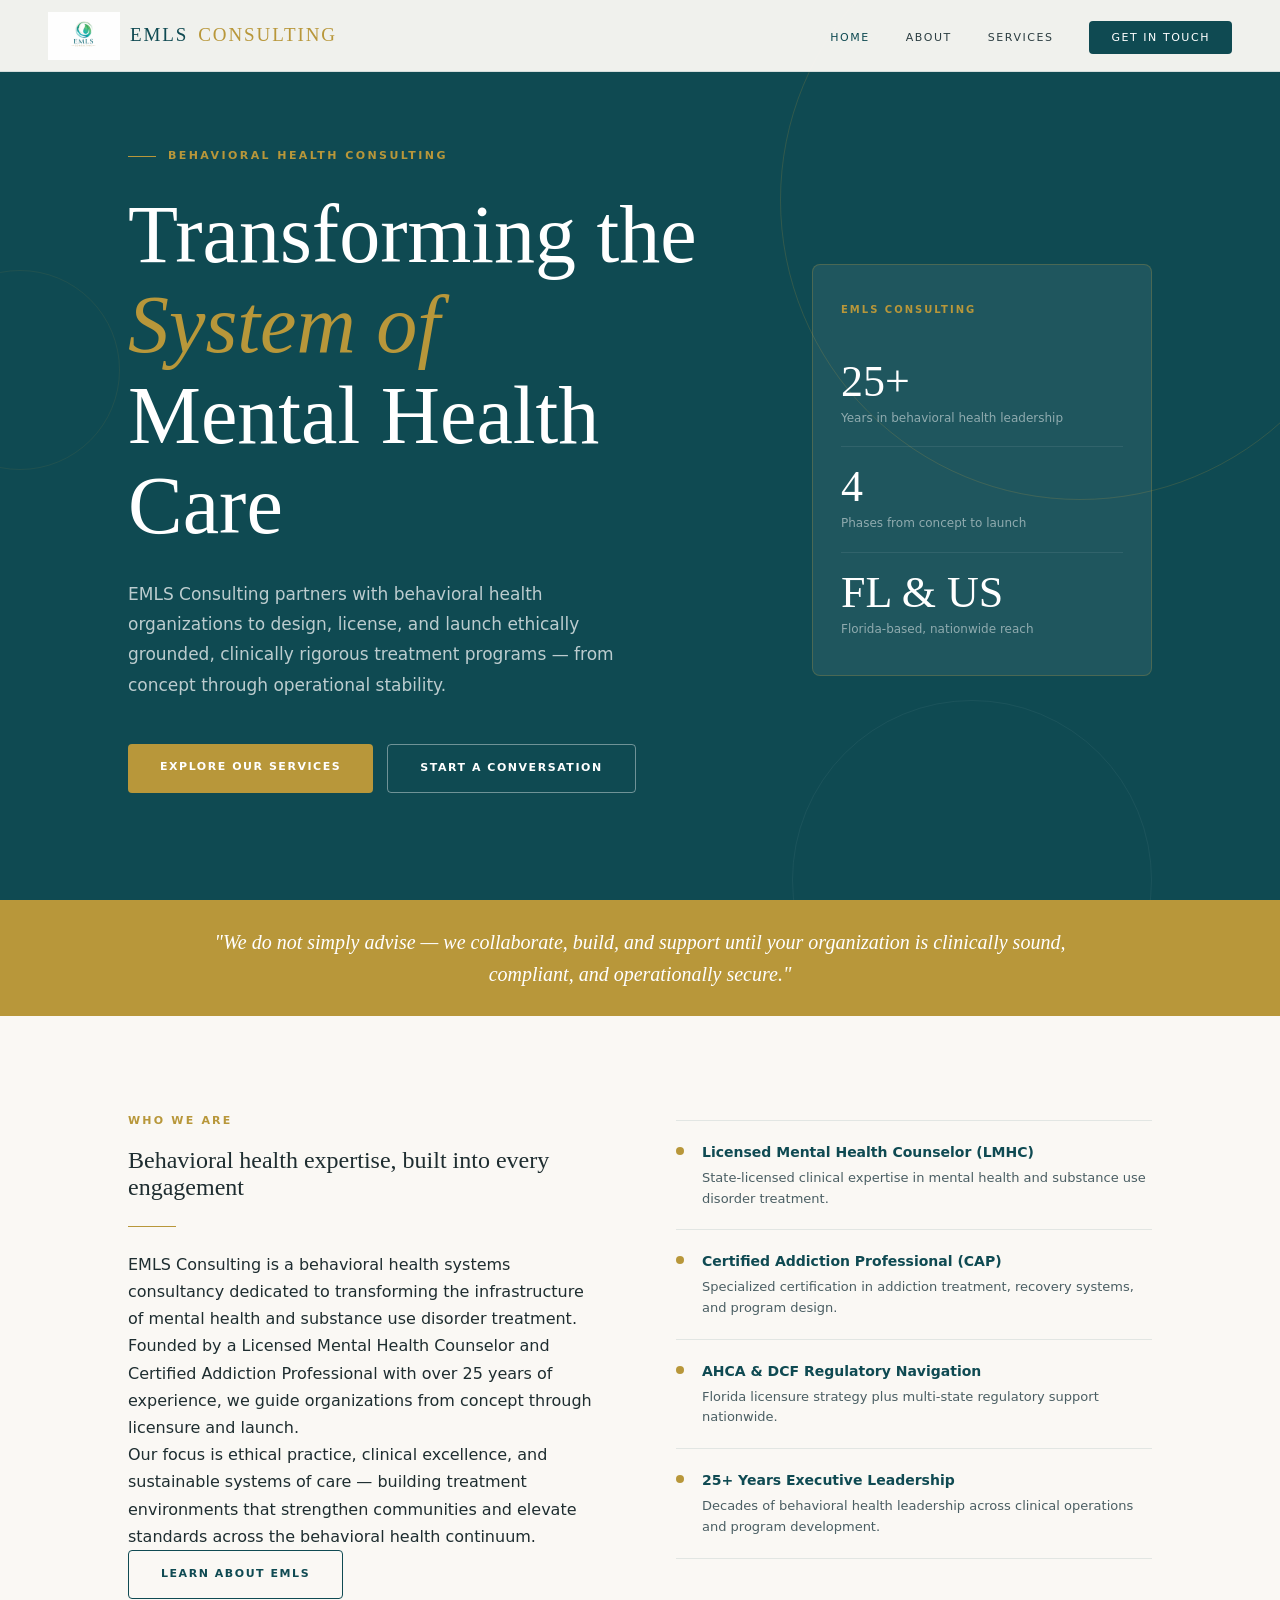
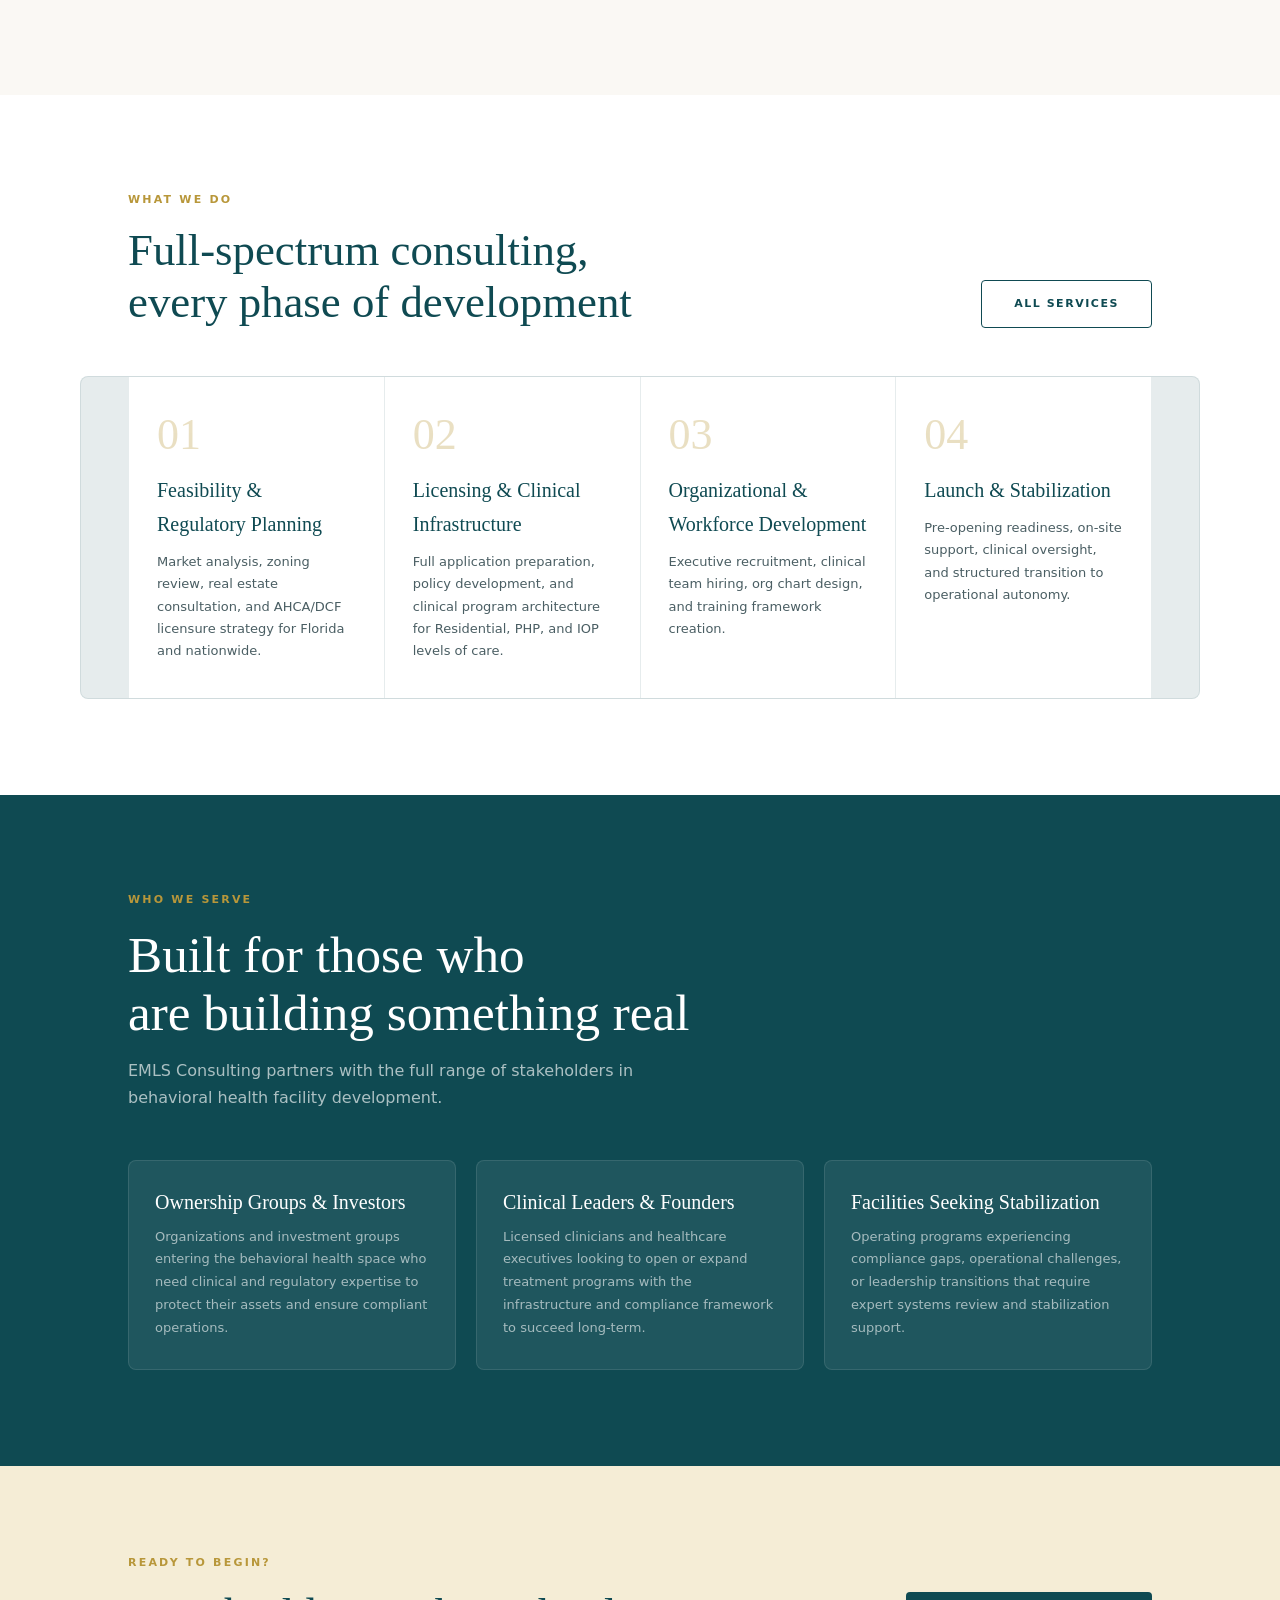
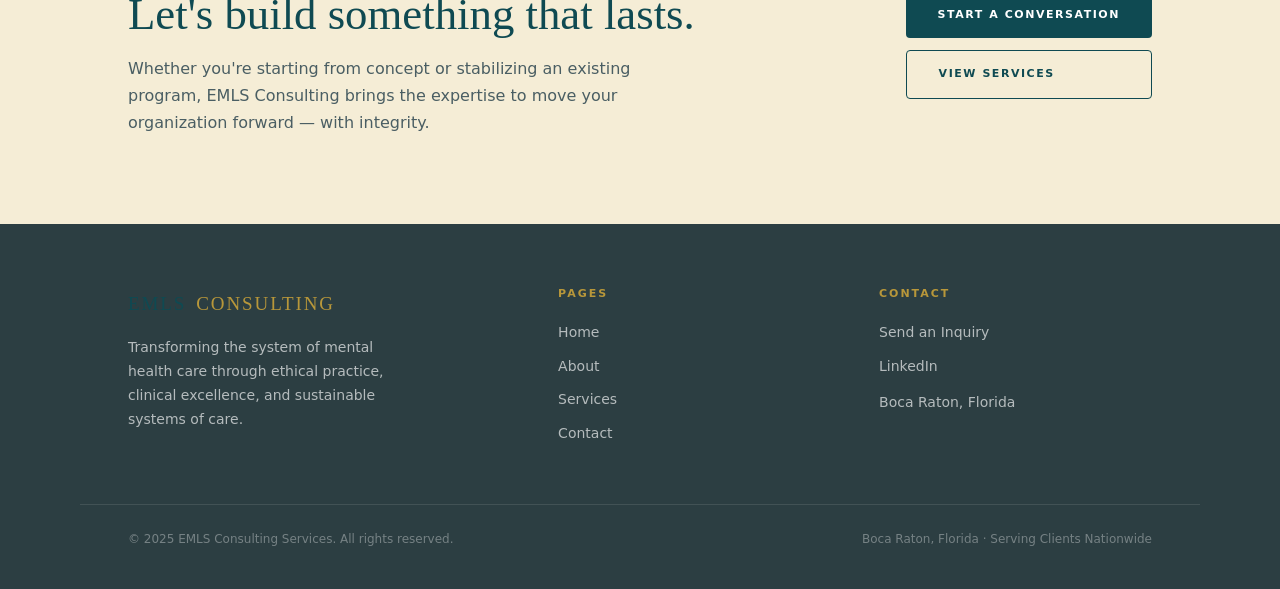
==== consulting/index.html @ 9eb8cc28 "restructure: split repo into consulting/ and therapy/ sites Move existing EMLS Consulting site into " ====
<!DOCTYPE html>
<html lang="en">
<head>
  <meta charset="UTF-8">
  <meta name="viewport" content="width=device-width, initial-scale=1.0">
  <title>EMLS Consulting | Behavioral Health Systems Development</title>
  <meta name="description" content="Transforming the system of mental health care. EMLS Consulting guides behavioral health organizations from concept through licensure, launch, and operational stability.">
  <link rel="stylesheet" href="style.css">
  <style>
    /* ===== HERO ===== */
    .hero {
      min-height: 100vh;
      display: flex;
      align-items: center;
      background-color: #0F4A52;
      position: relative;
      overflow: hidden;
      padding: 120px 0 80px;
    }
    .hero-ring {
      position: absolute;
      border-radius: 50%;
      pointer-events: none;
    }
    .hero-ring-1 { top: -100px; right: -100px; width: 600px; height: 600px; border: 1px solid rgba(184,151,58,0.2); }
    .hero-ring-2 { bottom: -160px; right: 10%; width: 360px; height: 360px; border: 1px solid rgba(255,255,255,0.05); }
    .hero-ring-3 { top: 30%; left: -80px; width: 200px; height: 200px; border: 1px solid rgba(184,151,58,0.1); }

    .hero-inner {
      max-width: 1120px; margin: 0 auto; padding: 0 48px;
      display: grid;
      grid-template-columns: 1fr 340px;
      gap: 72px;
      align-items: center;
      position: relative; z-index: 1;
    }

    .hero-eyebrow {
      font-size: 11px; font-weight: 600;
      letter-spacing: 0.22em; text-transform: uppercase;
      color: #B8973A;
      margin-bottom: 24px;
      display: flex; align-items: center; gap: 12px;
    }
    .hero-eyebrow::before { content: ''; display: block; width: 28px; height: 1px; background: #B8973A; }

    .hero h1 {
      font-family: Georgia, serif;
      font-size: clamp(48px, 6.5vw, 82px);
      font-weight: normal;
      color: #ffffff;
      margin-bottom: 28px;
      line-height: 1.1;
    }
    .hero h1 em { font-style: italic; color: #B8973A; }

    .hero-sub {
      font-size: 17px;
      color: rgba(255,255,255,0.72);
      max-width: 520px;
      line-height: 1.78;
      margin-bottom: 44px;
    }
    .hero-ctas { display: flex; gap: 14px; flex-wrap: wrap; }

    .hero-card {
      background: rgba(255,255,255,0.07);
      border: 1px solid rgba(184,151,58,0.28);
      border-radius: 8px;
      padding: 36px 28px;
    }
    .hero-card-label {
      font-size: 10px; font-weight: 600;
      letter-spacing: 0.2em; text-transform: uppercase;
      color: #B8973A; margin-bottom: 24px;
    }
    .hero-stat { padding: 18px 0; border-bottom: 1px solid rgba(255,255,255,0.08); }
    .hero-stat:last-child { border-bottom: none; padding-bottom: 0; }
    .hero-stat-num {
      font-family: Georgia, serif;
      font-size: 44px; color: #fff; line-height: 1; margin-bottom: 4px;
    }
    .hero-stat-label { font-size: 12px; color: rgba(255,255,255,0.5); }

    /* ===== MISSION STRIP ===== */
    .mission-strip { background-color: #B8973A; padding: 26px 48px; }
    .mission-strip p {
      font-family: Georgia, serif;
      font-size: 20px; font-style: italic;
      color: #fff; text-align: center;
      max-width: 860px; margin: 0 auto;
      line-height: 1.6;
    }

    /* ===== SUMMARY ===== */
    .summary { background: #FAF8F4; }
    .summary-inner {
      max-width: 1120px; margin: 0 auto; padding: 0 48px;
      display: grid; grid-template-columns: 1fr 1fr; gap: 72px; align-items: start;
    }
    .summary-left h2 { font-size: clamp(32px, 3.5vw, 52px); color: #0F4A52; margin-bottom: 20px; }
    .summary-left p { font-size: 16px; color: #4A5E63; line-height: 1.82; margin-bottom: 22px; }

    .cred-item { display: flex; gap: 18px; padding: 20px 0; border-bottom: 1px solid rgba(15,74,82,0.1); align-items: flex-start; }
    .cred-item:first-child { border-top: 1px solid rgba(15,74,82,0.1); }
    .cred-dot { width: 8px; height: 8px; background: #B8973A; border-radius: 50%; margin-top: 6px; flex-shrink: 0; }
    .cred-title { font-size: 14px; font-weight: 600; color: #0F4A52; margin-bottom: 3px; }
    .cred-desc { font-size: 13px; color: #4A5E63; line-height: 1.6; }

    /* ===== SERVICES ===== */
    .services { background: #fff; }
    .services-head {
      max-width: 1120px; margin: 0 auto; padding: 0 48px;
      display: flex; align-items: flex-end; justify-content: space-between;
      margin-bottom: 48px;
    }
    .services-head h2 { font-size: clamp(30px, 3.5vw, 48px); color: #0F4A52; }
    .svc-grid {
      max-width: 1120px; margin: 0 auto; padding: 0 48px;
      display: grid; grid-template-columns: repeat(4,1fr);
      gap: 1px; background: rgba(15,74,82,0.1);
      border: 1px solid rgba(15,74,82,0.1); border-radius: 8px; overflow: hidden;
    }
    .svc-card { background: #fff; padding: 36px 28px; text-decoration: none; transition: background 0.22s; display: block; }
    .svc-card:hover { background: #E8F2F3; }
    .svc-num { font-family: Georgia, serif; font-size: 44px; color: #B8973A; opacity: 0.3; line-height: 1; margin-bottom: 16px; }
    .svc-name { font-family: Georgia, serif; font-size: 20px; color: #0F4A52; margin-bottom: 10px; }
    .svc-desc { font-size: 13px; color: #4A5E63; line-height: 1.7; }

    /* ===== WHO ===== */
    .who { background-color: #0F4A52; padding: 96px 0; }
    .who-inner { max-width: 1120px; margin: 0 auto; padding: 0 48px; }
    .who-inner h2 { font-size: clamp(32px, 4vw, 52px); color: #fff; margin-bottom: 14px; }
    .who-sub { font-size: 16px; color: rgba(255,255,255,0.65); max-width: 540px; margin-bottom: 48px; }
    .who-grid { display: grid; grid-template-columns: repeat(3,1fr); gap: 20px; }
    .who-card {
      background: rgba(255,255,255,0.07);
      border: 1px solid rgba(255,255,255,0.1);
      border-radius: 8px; padding: 30px 26px;
    }
    .who-card h3 { font-family: Georgia, serif; font-size: 20px; color: #fff; margin-bottom: 12px; }
    .who-card p { font-size: 13px; color: rgba(255,255,255,0.6); line-height: 1.75; }

    /* ===== CTA ===== */
    .cta-band { background: #F5EDD6; padding: 88px 0; }
    .cta-inner {
      max-width: 1120px; margin: 0 auto; padding: 0 48px;
      display: grid; grid-template-columns: 1fr auto; gap: 48px; align-items: center;
    }
    .cta-inner h2 { font-size: clamp(28px, 3.5vw, 48px); color: #0F4A52; }
    .cta-inner p { font-size: 16px; color: #4A5E63; margin-top: 14px; max-width: 520px; }
    .cta-btns { display: flex; flex-direction: column; gap: 12px; }

    /* ===== RESPONSIVE ===== */
    @media (max-width: 960px) {
      .hero-inner { grid-template-columns: 1fr; }
      .hero-card { display: none; }
      .summary-inner { grid-template-columns: 1fr; gap: 48px; }
      .svc-grid { grid-template-columns: repeat(2,1fr); }
      .who-grid { grid-template-columns: 1fr 1fr; }
      .cta-inner { grid-template-columns: 1fr; }
      .cta-btns { flex-direction: row; }
    }
    @media (max-width: 640px) {
      .hero-inner, .summary-inner, .who-inner, .cta-inner { padding: 0 24px; }
      .services-head, .svc-grid { padding: 0 24px; }
      .svc-grid { grid-template-columns: 1fr; }
      .who-grid { grid-template-columns: 1fr; }
      .services-head { flex-direction: column; align-items: flex-start; gap: 16px; }
      .mission-strip { padding: 24px; }
      .cta-btns { flex-direction: column; }
    }
  </style>
</head>
<body>

<nav>
  <a class="nav-logo" href="index.html"><img src="logo.png" alt="EMLS Consulting">EMLS <span>Consulting</span></a>
  <button class="nav-hamburger" aria-label="Menu">
    <span></span><span></span><span></span>
  </button>
  <ul class="nav-links">
    <li><a href="index.html" class="active">Home</a></li>
    <li><a href="about.html">About</a></li>
    <li><a href="services.html">Services</a></li>
    <li><a href="contact.html" class="nav-cta">Get in Touch</a></li>
  </ul>
</nav>

<!-- HERO -->
<section class="hero">
  <div class="hero-ring hero-ring-1"></div>
  <div class="hero-ring hero-ring-2"></div>
  <div class="hero-ring hero-ring-3"></div>
  <div class="hero-inner">
    <div>
      <div class="hero-eyebrow">Behavioral Health Consulting</div>
      <h1>Transforming the<br><em>System of</em><br>Mental Health Care</h1>
      <p class="hero-sub">EMLS Consulting partners with behavioral health organizations to design, license, and launch ethically grounded, clinically rigorous treatment programs — from concept through operational stability.</p>
      <div class="hero-ctas">
        <a href="services.html" class="btn btn-gold">Explore Our Services</a>
        <a href="contact.html" class="btn" style="background:transparent;color:#fff;border:1.5px solid rgba(255,255,255,0.4);">Start a Conversation</a>
      </div>
    </div>
    <div class="hero-card">
      <div class="hero-card-label">EMLS Consulting</div>
      <div class="hero-stat">
        <div class="hero-stat-num">25+</div>
        <div class="hero-stat-label">Years in behavioral health leadership</div>
      </div>
      <div class="hero-stat">
        <div class="hero-stat-num">4</div>
        <div class="hero-stat-label">Phases from concept to launch</div>
      </div>
      <div class="hero-stat">
        <div class="hero-stat-num">FL &amp; US</div>
        <div class="hero-stat-label">Florida-based, nationwide reach</div>
      </div>
    </div>
  </div>
</section>

<!-- MISSION STRIP -->
<div class="mission-strip">
  <p>"We do not simply advise — we collaborate, build, and support until your organization is clinically sound, compliant, and operationally secure."</p>
</div>

<!-- SUMMARY -->
<section class="summary">
  <div class="summary-inner">
    <div class="fade-up">
      <span class="section-label">Who We Are</span>
      <h2>Behavioral health expertise, built into every engagement</h2>
      <span class="gold-rule"></span>
      <p>EMLS Consulting is a behavioral health systems consultancy dedicated to transforming the infrastructure of mental health and substance use disorder treatment. Founded by a Licensed Mental Health Counselor and Certified Addiction Professional with over 25 years of experience, we guide organizations from concept through licensure and launch.</p>
      <p>Our focus is ethical practice, clinical excellence, and sustainable systems of care — building treatment environments that strengthen communities and elevate standards across the behavioral health continuum.</p>
      <a href="about.html" class="btn btn-outline">Learn About EMLS</a>
    </div>
    <div class="fade-up" style="transition-delay:0.15s; padding-top: 8px;">
      <div class="cred-item">
        <div class="cred-dot"></div>
        <div><div class="cred-title">Licensed Mental Health Counselor (LMHC)</div><div class="cred-desc">State-licensed clinical expertise in mental health and substance use disorder treatment.</div></div>
      </div>
      <div class="cred-item">
        <div class="cred-dot"></div>
        <div><div class="cred-title">Certified Addiction Professional (CAP)</div><div class="cred-desc">Specialized certification in addiction treatment, recovery systems, and program design.</div></div>
      </div>
      <div class="cred-item">
        <div class="cred-dot"></div>
        <div><div class="cred-title">AHCA &amp; DCF Regulatory Navigation</div><div class="cred-desc">Florida licensure strategy plus multi-state regulatory support nationwide.</div></div>
      </div>
      <div class="cred-item">
        <div class="cred-dot"></div>
        <div><div class="cred-title">25+ Years Executive Leadership</div><div class="cred-desc">Decades of behavioral health leadership across clinical operations and program development.</div></div>
      </div>
    </div>
  </div>
</section>

<!-- SERVICES -->
<section class="services">
  <div class="services-head fade-up">
    <div>
      <span class="section-label">What We Do</span>
      <h2>Full-spectrum consulting,<br>every phase of development</h2>
    </div>
    <a href="services.html" class="btn btn-outline">All Services</a>
  </div>
  <div class="svc-grid">
    <a class="svc-card fade-up" href="services.html#feasibility">
      <div class="svc-num">01</div>
      <div class="svc-name">Feasibility &amp; Regulatory Planning</div>
      <div class="svc-desc">Market analysis, zoning review, real estate consultation, and AHCA/DCF licensure strategy for Florida and nationwide.</div>
    </a>
    <a class="svc-card fade-up" href="services.html#licensing" style="transition-delay:0.08s">
      <div class="svc-num">02</div>
      <div class="svc-name">Licensing &amp; Clinical Infrastructure</div>
      <div class="svc-desc">Full application preparation, policy development, and clinical program architecture for Residential, PHP, and IOP levels of care.</div>
    </a>
    <a class="svc-card fade-up" href="services.html#workforce" style="transition-delay:0.16s">
      <div class="svc-num">03</div>
      <div class="svc-name">Organizational &amp; Workforce Development</div>
      <div class="svc-desc">Executive recruitment, clinical team hiring, org chart design, and training framework creation.</div>
    </a>
    <a class="svc-card fade-up" href="services.html#launch" style="transition-delay:0.24s">
      <div class="svc-num">04</div>
      <div class="svc-name">Launch &amp; Stabilization</div>
      <div class="svc-desc">Pre-opening readiness, on-site support, clinical oversight, and structured transition to operational autonomy.</div>
    </a>
  </div>
</section>

<!-- WHO -->
<section class="who">
  <div class="who-inner">
    <span class="section-label">Who We Serve</span>
    <h2 class="fade-up">Built for those who<br>are building something real</h2>
    <p class="who-sub fade-up">EMLS Consulting partners with the full range of stakeholders in behavioral health facility development.</p>
    <div class="who-grid">
      <div class="who-card fade-up">
        <h3>Ownership Groups &amp; Investors</h3>
        <p>Organizations and investment groups entering the behavioral health space who need clinical and regulatory expertise to protect their assets and ensure compliant operations.</p>
      </div>
      <div class="who-card fade-up" style="transition-delay:0.1s">
        <h3>Clinical Leaders &amp; Founders</h3>
        <p>Licensed clinicians and healthcare executives looking to open or expand treatment programs with the infrastructure and compliance framework to succeed long-term.</p>
      </div>
      <div class="who-card fade-up" style="transition-delay:0.2s">
        <h3>Facilities Seeking Stabilization</h3>
        <p>Operating programs experiencing compliance gaps, operational challenges, or leadership transitions that require expert systems review and stabilization support.</p>
      </div>
    </div>
  </div>
</section>

<!-- CTA -->
<section class="cta-band">
  <div class="cta-inner">
    <div class="fade-up">
      <span class="section-label">Ready to Begin?</span>
      <h2>Let's build something that lasts.</h2>
      <p>Whether you're starting from concept or stabilizing an existing program, EMLS Consulting brings the expertise to move your organization forward — with integrity.</p>
    </div>
    <div class="cta-btns fade-up" style="transition-delay:0.15s">
      <a href="contact.html" class="btn btn-primary">Start a Conversation</a>
      <a href="services.html" class="btn btn-outline">View Services</a>
    </div>
  </div>
</section>

<!-- FOOTER -->
<footer>
  <div class="footer-inner">
    <div class="footer-brand">
      <a class="nav-logo" href="index.html">EMLS <span style="color:#B8973A">Consulting</span></a>
      <p>Transforming the system of mental health care through ethical practice, clinical excellence, and sustainable systems of care.</p>
    </div>
    <div class="footer-col">
      <h4>Pages</h4>
      <a href="index.html">Home</a>
      <a href="about.html">About</a>
      <a href="services.html">Services</a>
      <a href="contact.html">Contact</a>
    </div>
    <div class="footer-col">
      <h4>Contact</h4>
      <a href="contact.html">Send an Inquiry</a>
      <a href="https://www.linkedin.com/in/sergio-muriel-lmhc-cap-diamond-behavioral-group-06406958/" target="_blank">LinkedIn</a>
      <span style="font-size:14px">Boca Raton, Florida</span>
    </div>
  </div>
  <div class="footer-bottom">
    <span>&copy; 2025 EMLS Consulting Services. All rights reserved.</span>
    <span>Boca Raton, Florida &middot; Serving Clients Nationwide</span>
  </div>
</footer>

<script src="shared.js"></script>
</body>
</html>
---- consulting/style.css ----
/* ============================================
   EMLS CONSULTING — Shared Styles
   Self-contained: no external font dependencies
   ============================================ */

:root {
  --teal:       #0F4A52;
  --teal-mid:   #1A6B77;
  --teal-light: #E8F2F3;
  --gold:       #B8973A;
  --gold-light: #F5EDD6;
  --warm-white: #FAF8F4;
  --slate:      #2C3E42;
  --slate-mid:  #4A5E63;
  --slate-light:#8FA3A8;
  --text:       #1E2D30;
  --border:     rgba(15,74,82,0.12);
  --radius:     4px;
  --max-w:      1120px;
  --serif: Georgia, 'Times New Roman', serif;
  --sans: 'Segoe UI', system-ui, -apple-system, sans-serif;
}

*, *::before, *::after { box-sizing: border-box; margin: 0; padding: 0; }
html { scroll-behavior: smooth; }

body {
  font-family: var(--sans);
  font-weight: 400;
  background: var(--warm-white);
  color: var(--text);
  line-height: 1.7;
  -webkit-font-smoothing: antialiased;
}

h1, h2, h3, h4 {
  font-family: var(--serif);
  font-weight: normal;
  line-height: 1.15;
}

/* ---- NAV ---- */
nav {
  position: fixed;
  top: 0; left: 0; right: 0;
  z-index: 100;
  display: flex;
  align-items: center;
  justify-content: space-between;
  padding: 0 48px;
  height: 72px;
  background: rgba(250,248,244,0.96);
  border-bottom: 1px solid var(--border);
  transition: box-shadow 0.3s;
}
nav.scrolled { box-shadow: 0 4px 32px rgba(15,74,82,0.08); }

.nav-logo {
  display: flex;
  align-items: center;
  gap: 10px;
  font-family: var(--serif);
  font-size: 19px;
  font-weight: normal;
  letter-spacing: 0.1em;
  color: var(--teal);
  text-decoration: none;
  text-transform: uppercase;
}
.nav-logo img {
  height: 48px;
  width: auto;
}
.nav-logo span { color: var(--gold); }

.nav-links {
  display: flex;
  align-items: center;
  gap: 36px;
  list-style: none;
}
.nav-links a {
  font-size: 11px;
  font-weight: 500;
  letter-spacing: 0.14em;
  text-transform: uppercase;
  color: var(--slate);
  text-decoration: none;
  transition: color 0.2s;
}
.nav-links a:hover, .nav-links a.active { color: var(--teal); }
.nav-links .nav-cta {
  background: var(--teal) !important;
  color: #fff !important;
  padding: 10px 22px;
  border-radius: var(--radius);
  transition: background 0.2s !important;
}
.nav-links .nav-cta:hover { background: var(--teal-mid) !important; }

.nav-hamburger {
  display: none;
  flex-direction: column;
  gap: 5px;
  cursor: pointer;
  background: none;
  border: none;
  padding: 4px;
}
.nav-hamburger span { display: block; width: 24px; height: 1.5px; background: var(--teal); }

/* ---- LAYOUT ---- */
.container { max-width: var(--max-w); margin: 0 auto; padding: 0 48px; }
section { padding: 96px 0; }

.section-label {
  font-size: 11px;
  font-weight: 600;
  letter-spacing: 0.2em;
  text-transform: uppercase;
  color: var(--gold);
  display: block;
  margin-bottom: 16px;
}
.gold-rule { display: block; width: 48px; height: 1px; background: var(--gold); margin: 24px 0; }

/* ---- BUTTONS ---- */
.btn {
  display: inline-block;
  font-family: var(--sans);
  font-size: 11px;
  font-weight: 600;
  letter-spacing: 0.14em;
  text-transform: uppercase;
  text-decoration: none;
  padding: 14px 32px;
  border-radius: var(--radius);
  cursor: pointer;
  border: none;
  transition: all 0.2s;
}
.btn-primary { background: var(--teal); color: #fff; }
.btn-primary:hover { background: var(--teal-mid); }
.btn-outline { background: transparent; color: var(--teal); border: 1.5px solid var(--teal); }
.btn-outline:hover { background: var(--teal); color: #fff; }
.btn-gold { background: var(--gold); color: #fff; }
.btn-gold:hover { background: #9E7E2F; }

/* ---- FOOTER ---- */
footer { background: var(--slate); color: rgba(255,255,255,0.65); padding: 64px 0 40px; }
.footer-inner {
  max-width: var(--max-w);
  margin: 0 auto; padding: 0 48px;
  display: grid;
  grid-template-columns: 1.4fr 1fr 1fr;
  gap: 48px;
}
.footer-brand p { font-size: 14px; line-height: 1.7; max-width: 280px; margin-top: 16px; }
.footer-col h4 {
  font-family: var(--sans);
  font-size: 11px; font-weight: 600;
  letter-spacing: 0.18em; text-transform: uppercase;
  color: var(--gold); margin-bottom: 20px;
}
.footer-col a { display: block; font-size: 14px; color: rgba(255,255,255,0.65); text-decoration: none; margin-bottom: 10px; transition: color 0.2s; }
.footer-col a:hover { color: #fff; }
.footer-bottom {
  max-width: var(--max-w); margin: 48px auto 0;
  padding: 24px 48px 0;
  border-top: 1px solid rgba(255,255,255,0.1);
  display: flex; justify-content: space-between;
  font-size: 12px; color: rgba(255,255,255,0.35);
}

/* ---- INNER PAGE HERO ---- */
.page-hero {
  padding: 160px 0 80px;
  background-color: var(--teal);
  color: #fff;
  position: relative;
  overflow: hidden;
}
.page-hero::before {
  content: '';
  position: absolute; top: -60px; right: -60px;
  width: 400px; height: 400px;
  border: 1px solid rgba(184,151,58,0.2);
  border-radius: 50%;
  pointer-events: none;
}
.page-hero .section-label { color: var(--gold); }
.page-hero h1 { color: #fff; font-size: clamp(42px, 6vw, 68px); }
.page-hero h1 em { font-style: italic; color: rgba(255,255,255,0.75); }

/* ---- ANIMATIONS ---- */
.fade-up { opacity: 0; transform: translateY(20px); transition: opacity 0.65s ease, transform 0.65s ease; }
.fade-up.visible { opacity: 1; transform: none; }

/* ---- RESPONSIVE ---- */
@media (max-width: 768px) {
  nav { padding: 0 24px; }
  .container { padding: 0 24px; }
  section { padding: 64px 0; }
  .nav-links { display: none; flex-direction: column; position: absolute; top: 72px; left: 0; right: 0; background: var(--warm-white); padding: 24px; border-bottom: 1px solid var(--border); gap: 20px; }
  .nav-links.open { display: flex; }
  .nav-hamburger { display: flex; }
  .footer-inner { grid-template-columns: 1fr; gap: 32px; }
  .footer-bottom { flex-direction: column; gap: 8px; text-align: center; }
}
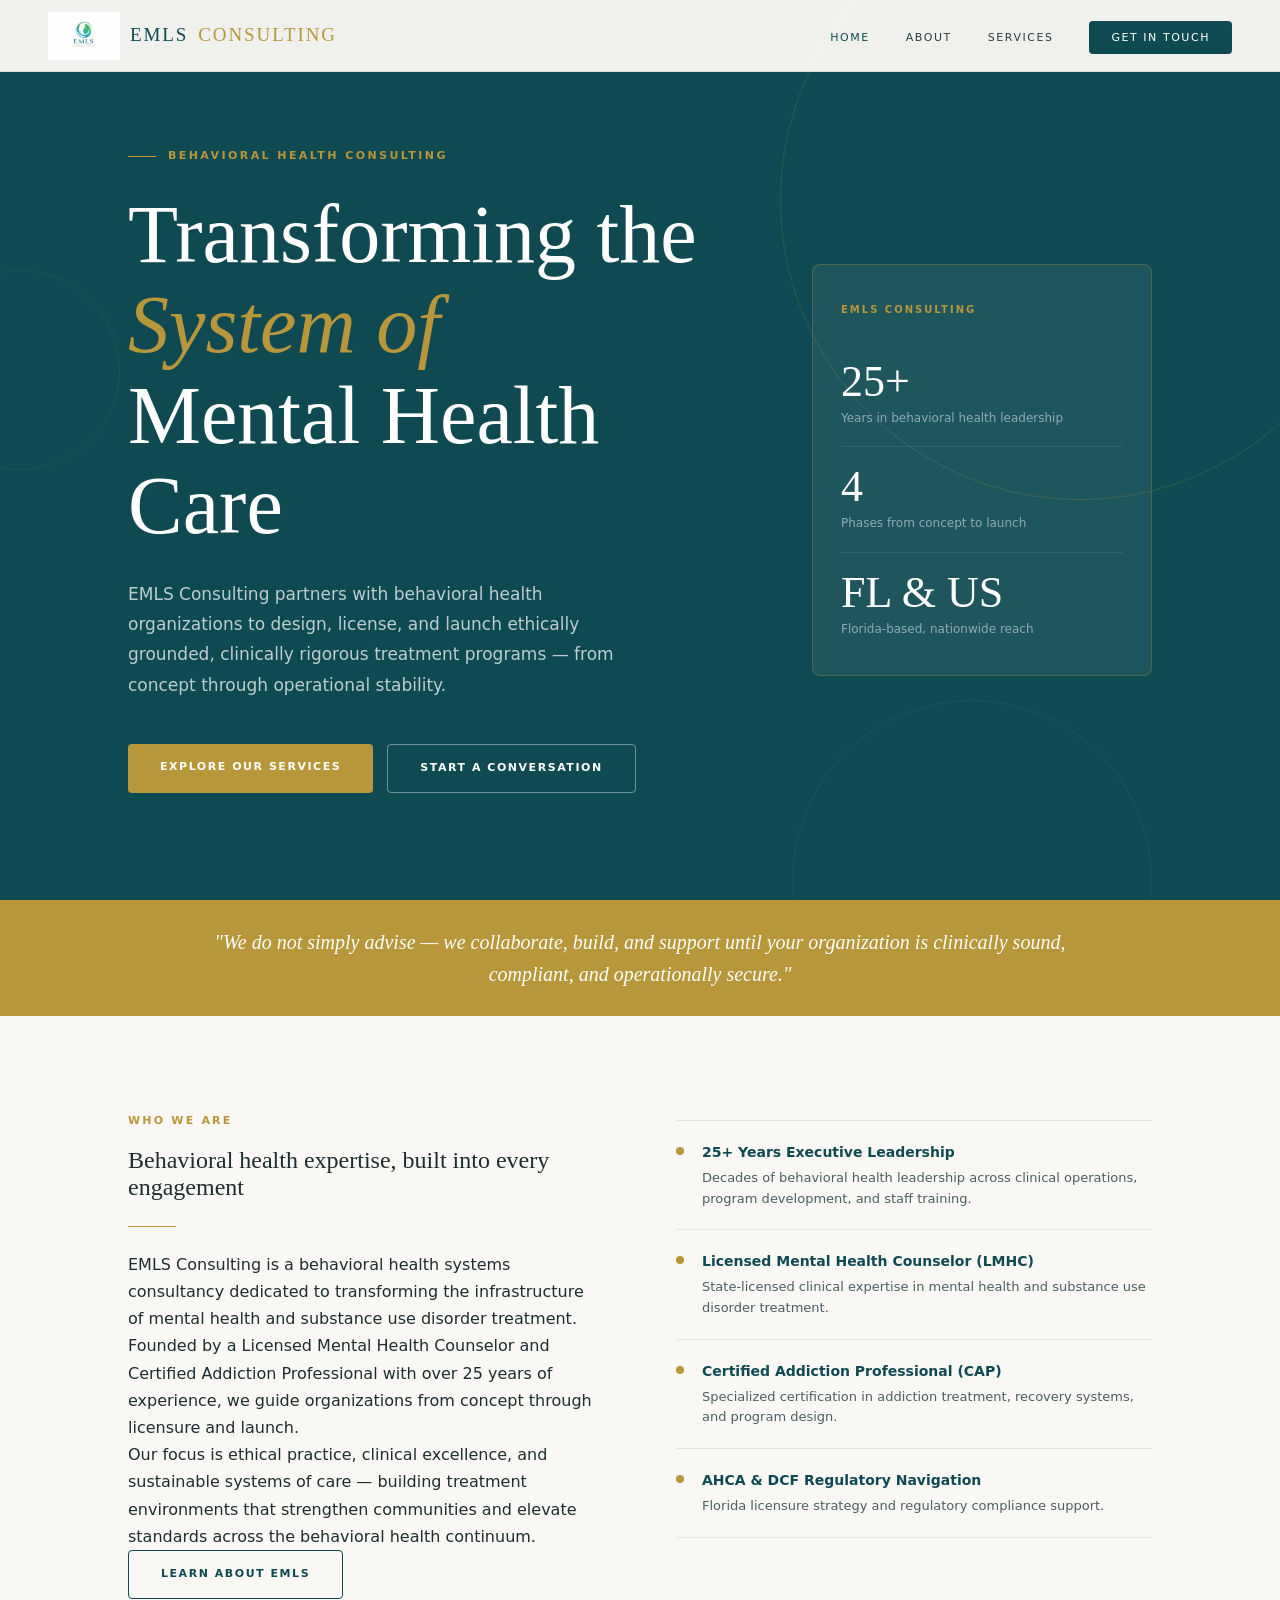
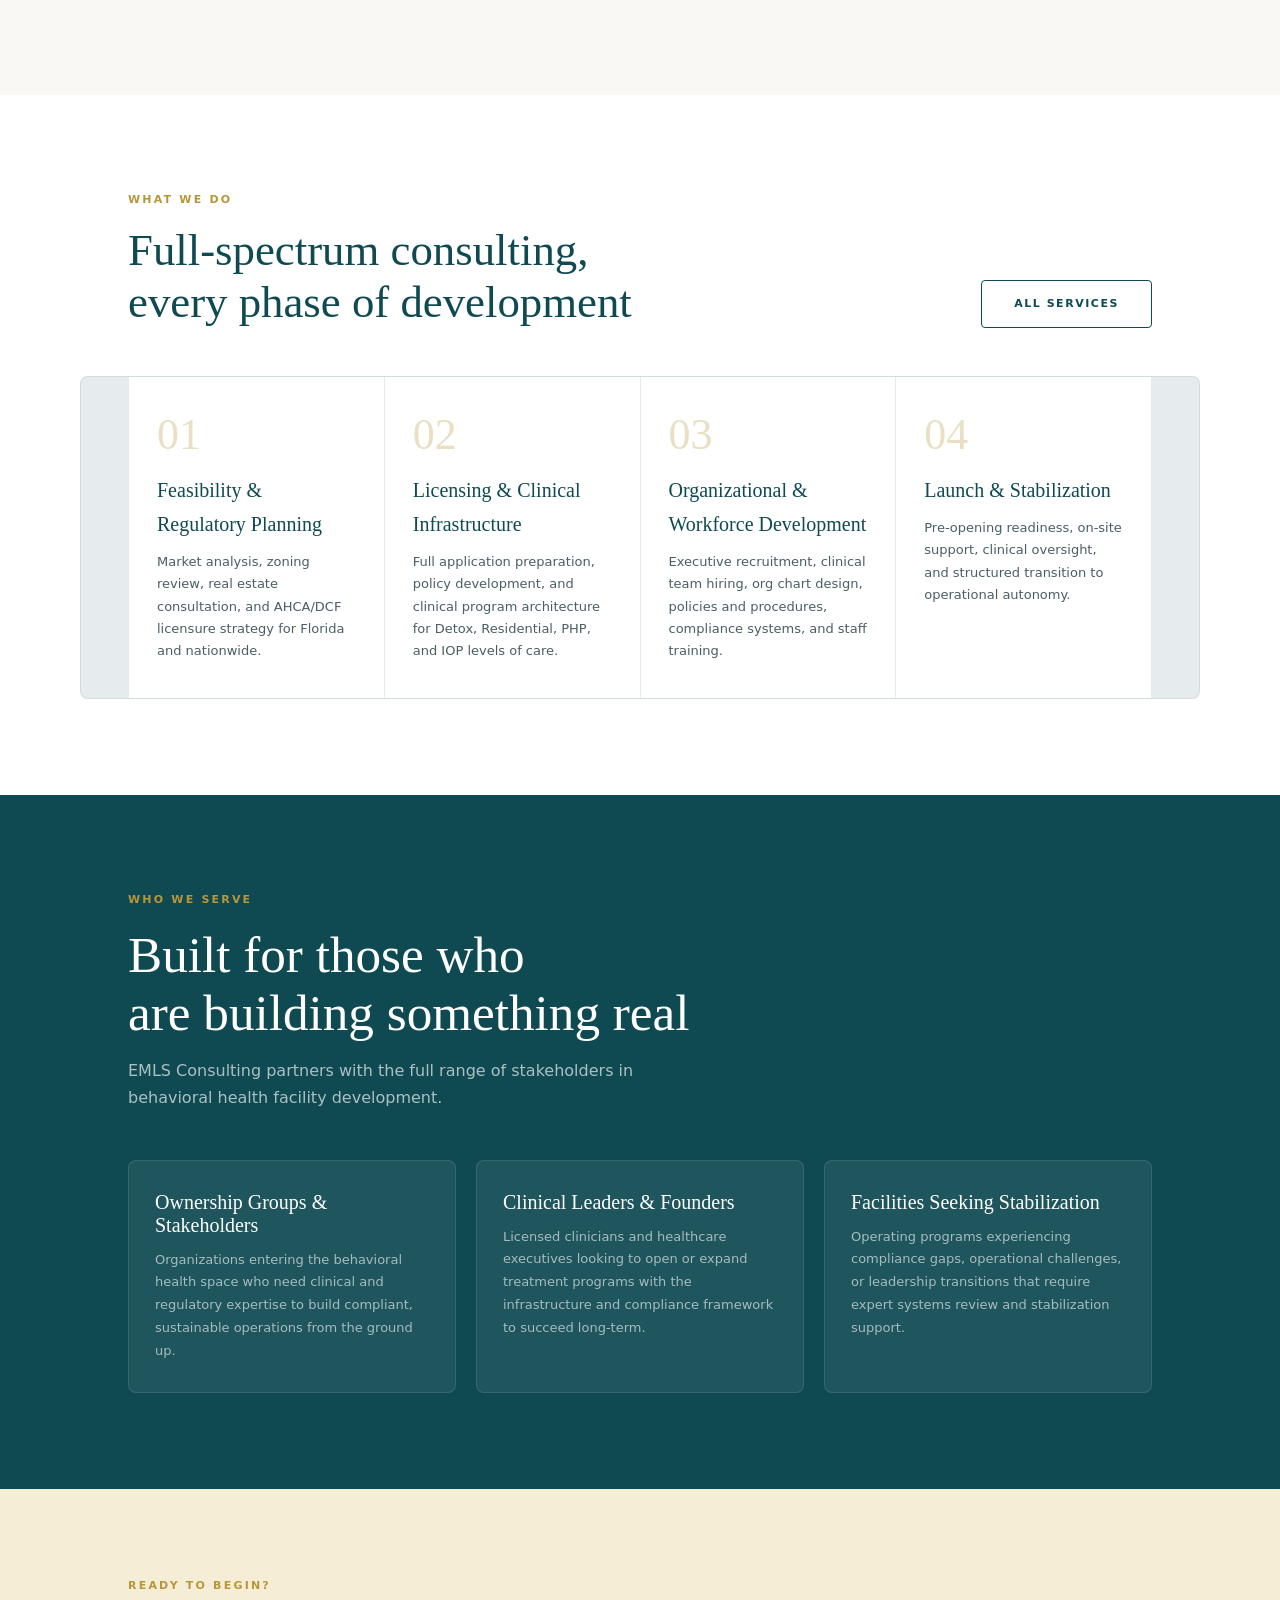
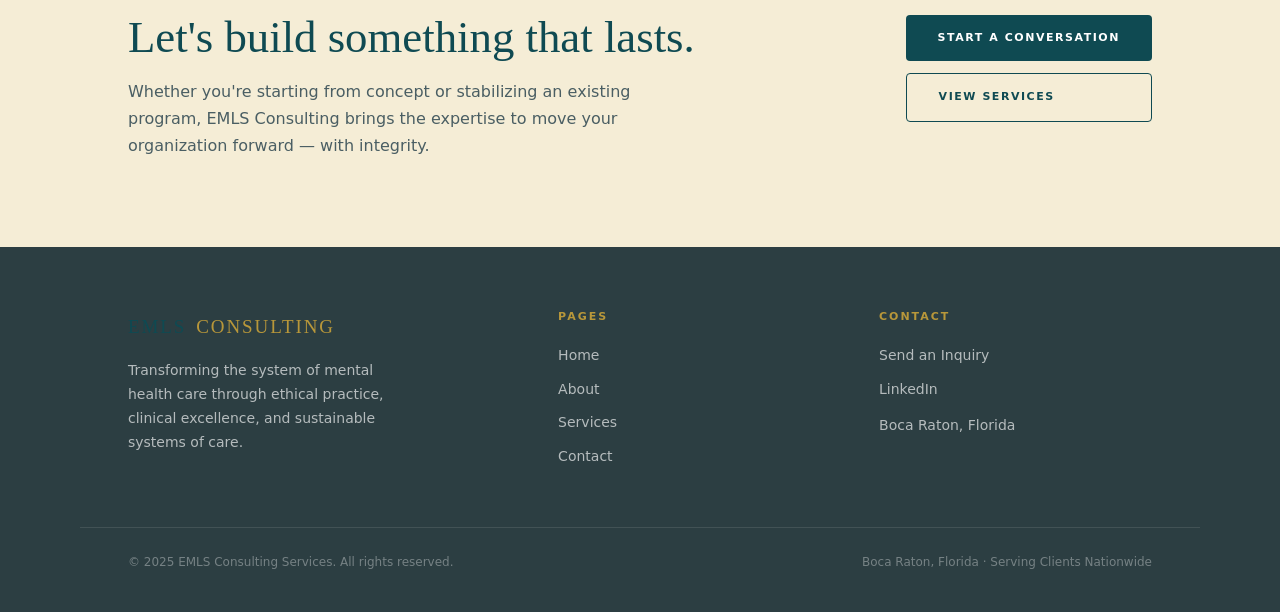
==== commit 71699bbd: "apply Sergio's feedback to consulting and therapy sites Consulting: - Reorder credentials (25+ years" ====
--- a/consulting/index.html
+++ b/consulting/index.html
@@ -239,6 +239,10 @@
     <div class="fade-up" style="transition-delay:0.15s; padding-top: 8px;">
       <div class="cred-item">
         <div class="cred-dot"></div>
+        <div><div class="cred-title">25+ Years Executive Leadership</div><div class="cred-desc">Decades of behavioral health leadership across clinical operations, program development, and staff training.</div></div>
+      </div>
+      <div class="cred-item">
+        <div class="cred-dot"></div>
         <div><div class="cred-title">Licensed Mental Health Counselor (LMHC)</div><div class="cred-desc">State-licensed clinical expertise in mental health and substance use disorder treatment.</div></div>
       </div>
       <div class="cred-item">
@@ -247,11 +251,7 @@
       </div>
       <div class="cred-item">
         <div class="cred-dot"></div>
-        <div><div class="cred-title">AHCA &amp; DCF Regulatory Navigation</div><div class="cred-desc">Florida licensure strategy plus multi-state regulatory support nationwide.</div></div>
-      </div>
-      <div class="cred-item">
-        <div class="cred-dot"></div>
-        <div><div class="cred-title">25+ Years Executive Leadership</div><div class="cred-desc">Decades of behavioral health leadership across clinical operations and program development.</div></div>
+        <div><div class="cred-title">AHCA &amp; DCF Regulatory Navigation</div><div class="cred-desc">Florida licensure strategy and regulatory compliance support.</div></div>
       </div>
     </div>
   </div>
@@ -275,12 +275,12 @@
     <a class="svc-card fade-up" href="services.html#licensing" style="transition-delay:0.08s">
       <div class="svc-num">02</div>
       <div class="svc-name">Licensing &amp; Clinical Infrastructure</div>
-      <div class="svc-desc">Full application preparation, policy development, and clinical program architecture for Residential, PHP, and IOP levels of care.</div>
+      <div class="svc-desc">Full application preparation, policy development, and clinical program architecture for Detox, Residential, PHP, and IOP levels of care.</div>
     </a>
     <a class="svc-card fade-up" href="services.html#workforce" style="transition-delay:0.16s">
       <div class="svc-num">03</div>
       <div class="svc-name">Organizational &amp; Workforce Development</div>
-      <div class="svc-desc">Executive recruitment, clinical team hiring, org chart design, and training framework creation.</div>
+      <div class="svc-desc">Executive recruitment, clinical team hiring, org chart design, policies and procedures, compliance systems, and staff training.</div>
     </a>
     <a class="svc-card fade-up" href="services.html#launch" style="transition-delay:0.24s">
       <div class="svc-num">04</div>
@@ -298,8 +298,8 @@
     <p class="who-sub fade-up">EMLS Consulting partners with the full range of stakeholders in behavioral health facility development.</p>
     <div class="who-grid">
       <div class="who-card fade-up">
-        <h3>Ownership Groups &amp; Investors</h3>
-        <p>Organizations and investment groups entering the behavioral health space who need clinical and regulatory expertise to protect their assets and ensure compliant operations.</p>
+        <h3>Ownership Groups &amp; Stakeholders</h3>
+        <p>Organizations entering the behavioral health space who need clinical and regulatory expertise to build compliant, sustainable operations from the ground up.</p>
       </div>
       <div class="who-card fade-up" style="transition-delay:0.1s">
         <h3>Clinical Leaders &amp; Founders</h3>
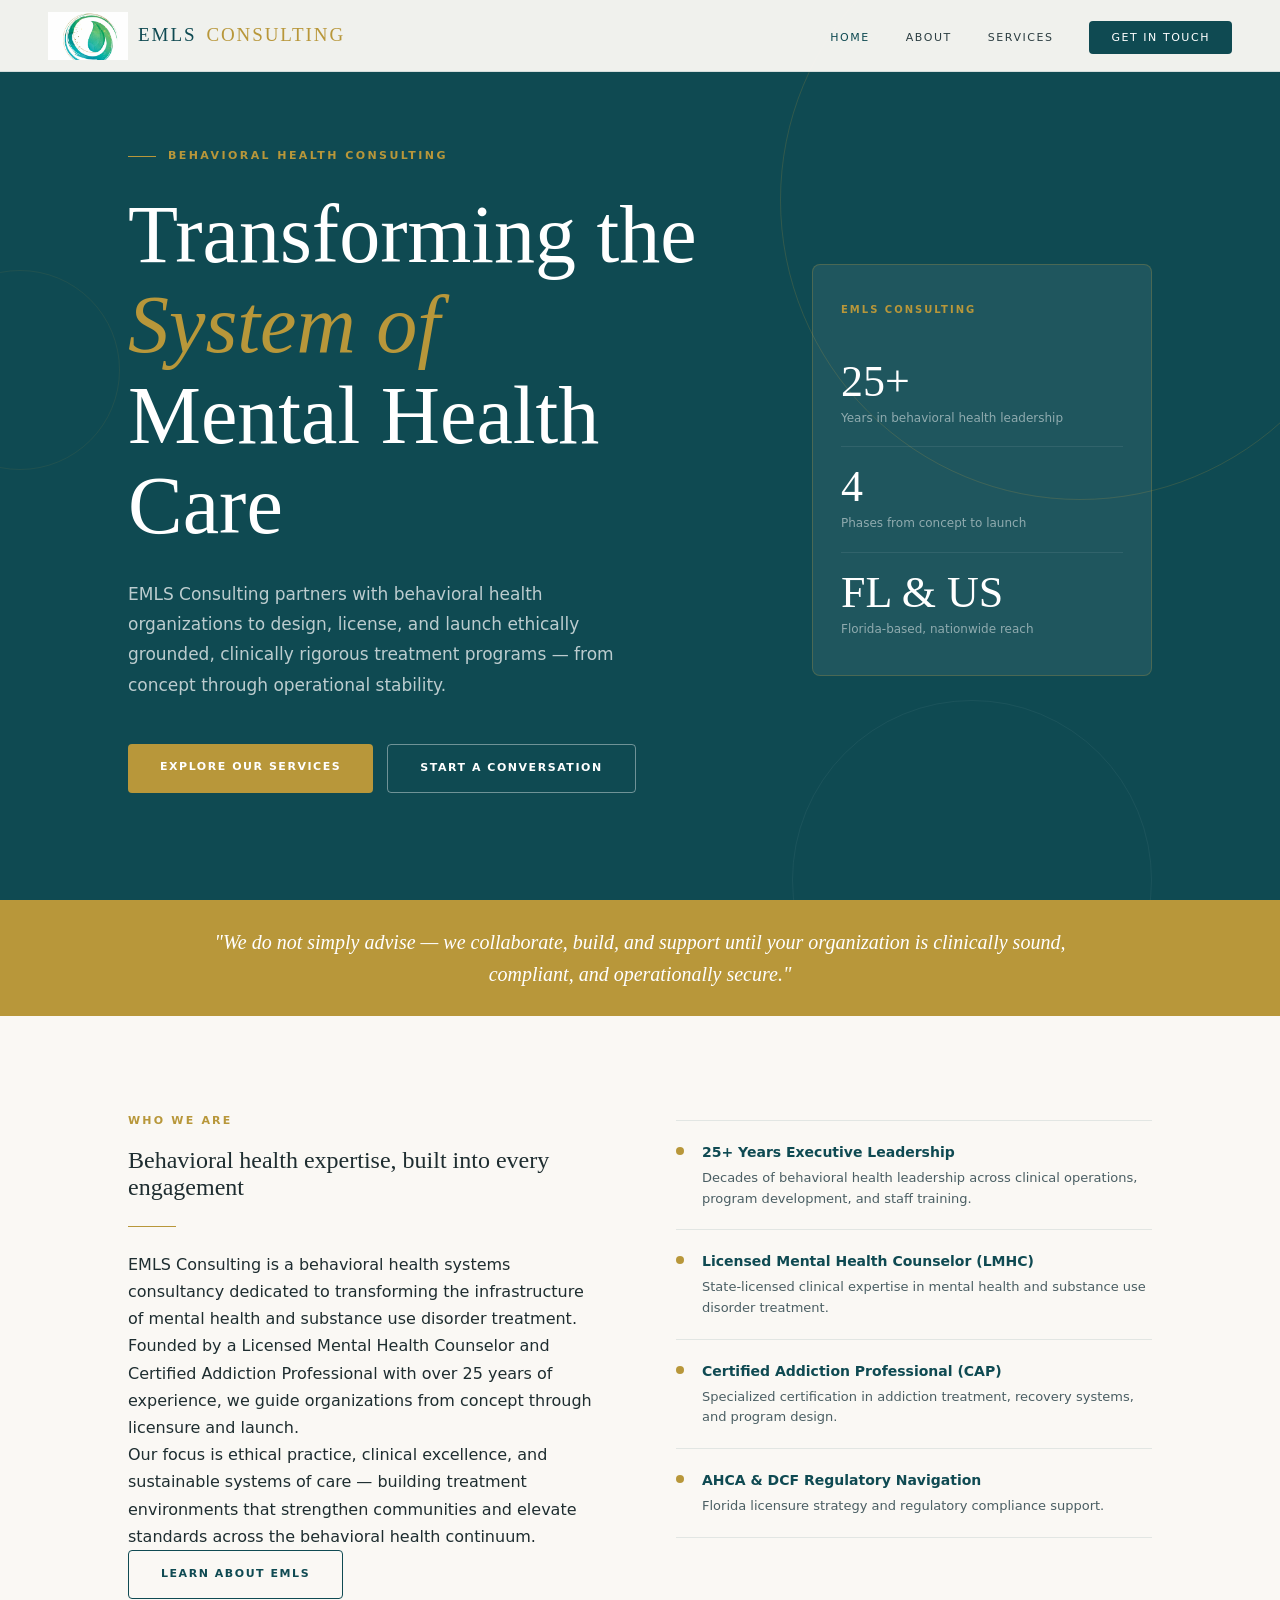
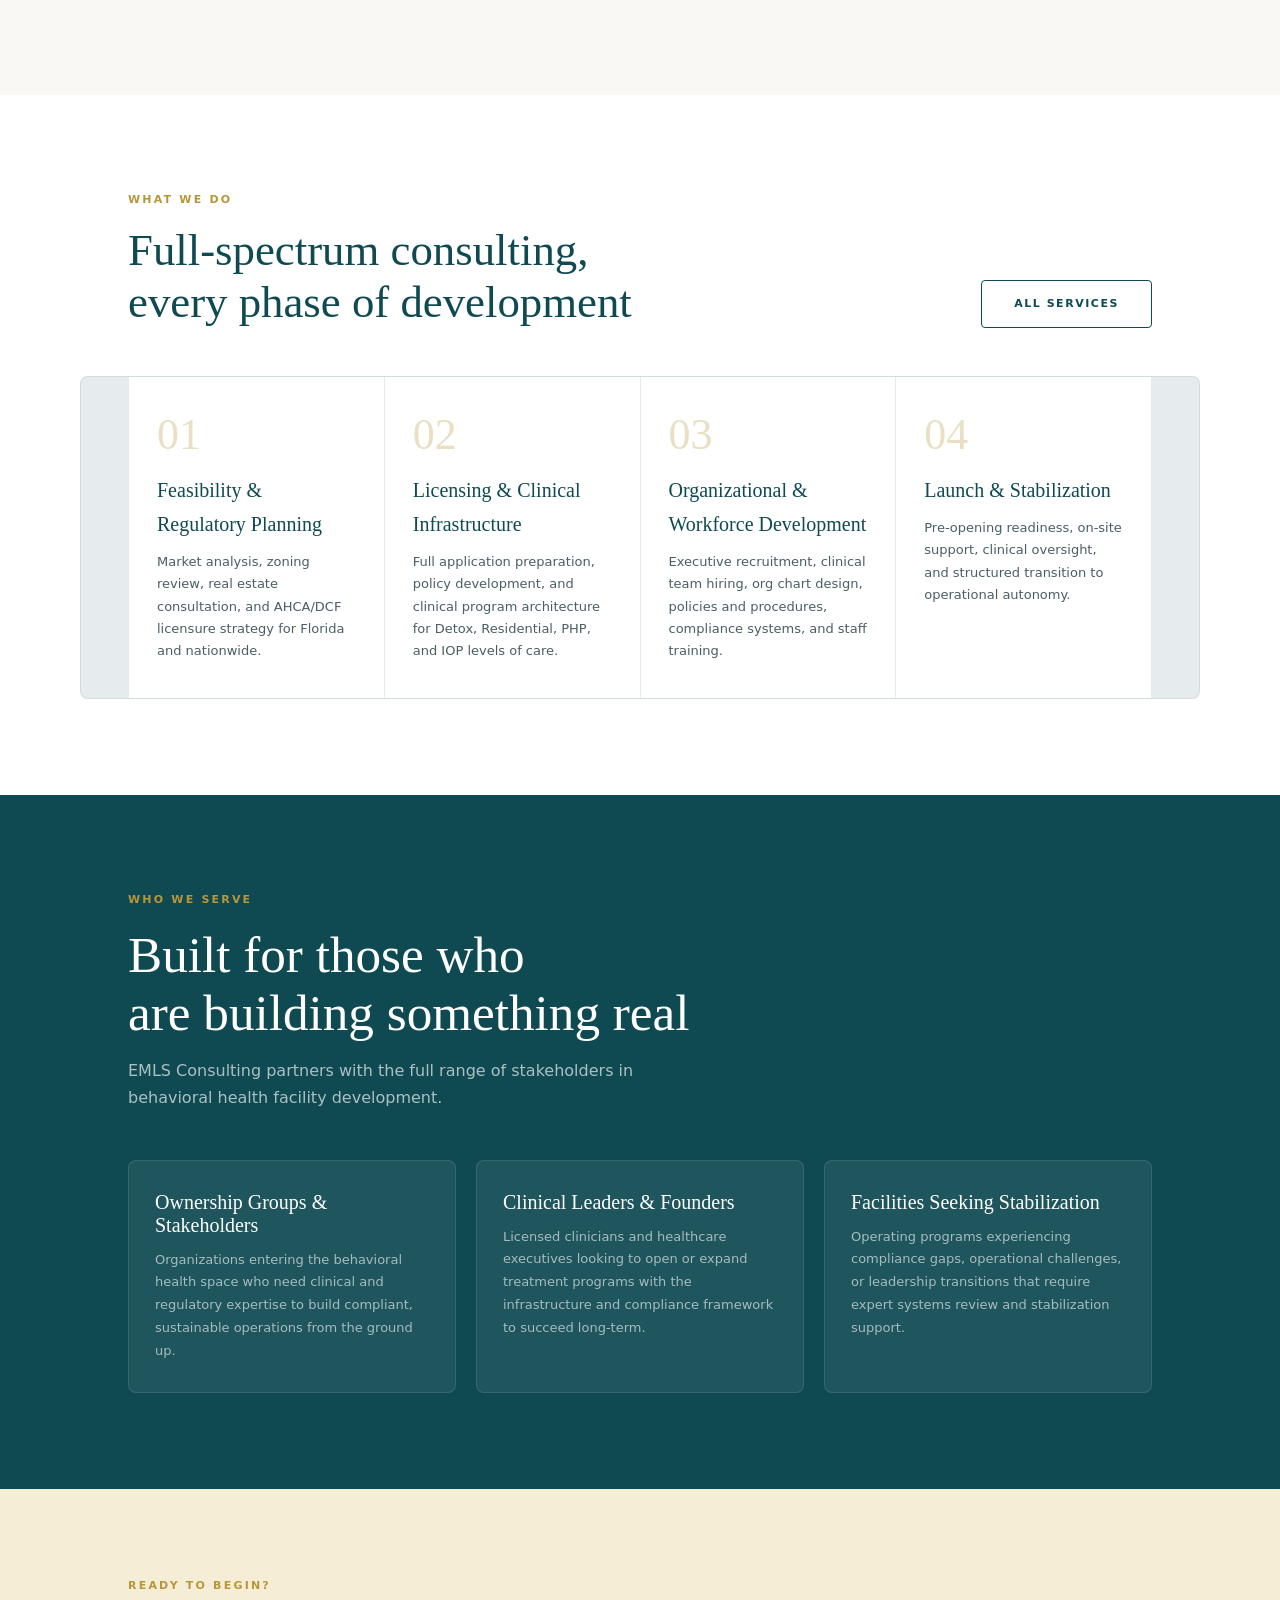
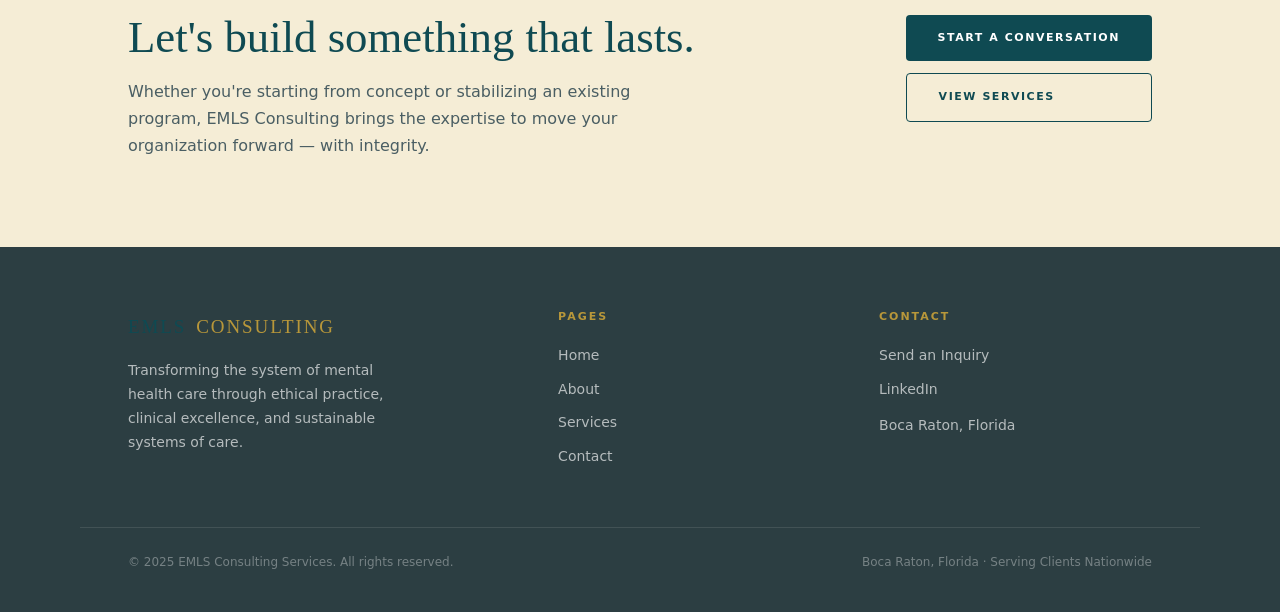
==== commit c52f669d: "fix nav: use cropped icon mark, remove duplicate text Crop logo to just the circular icon for nav us" ====
--- a/consulting/index.html
+++ b/consulting/index.html
@@ -175,7 +175,7 @@
 <body>
 
 <nav>
-  <a class="nav-logo" href="index.html"><img src="logo.png" alt="EMLS Consulting">EMLS <span>Consulting</span></a>
+  <a class="nav-logo" href="index.html"><img src="icon.png" alt="">EMLS <span>Consulting</span></a>
   <button class="nav-hamburger" aria-label="Menu">
     <span></span><span></span><span></span>
   </button>
